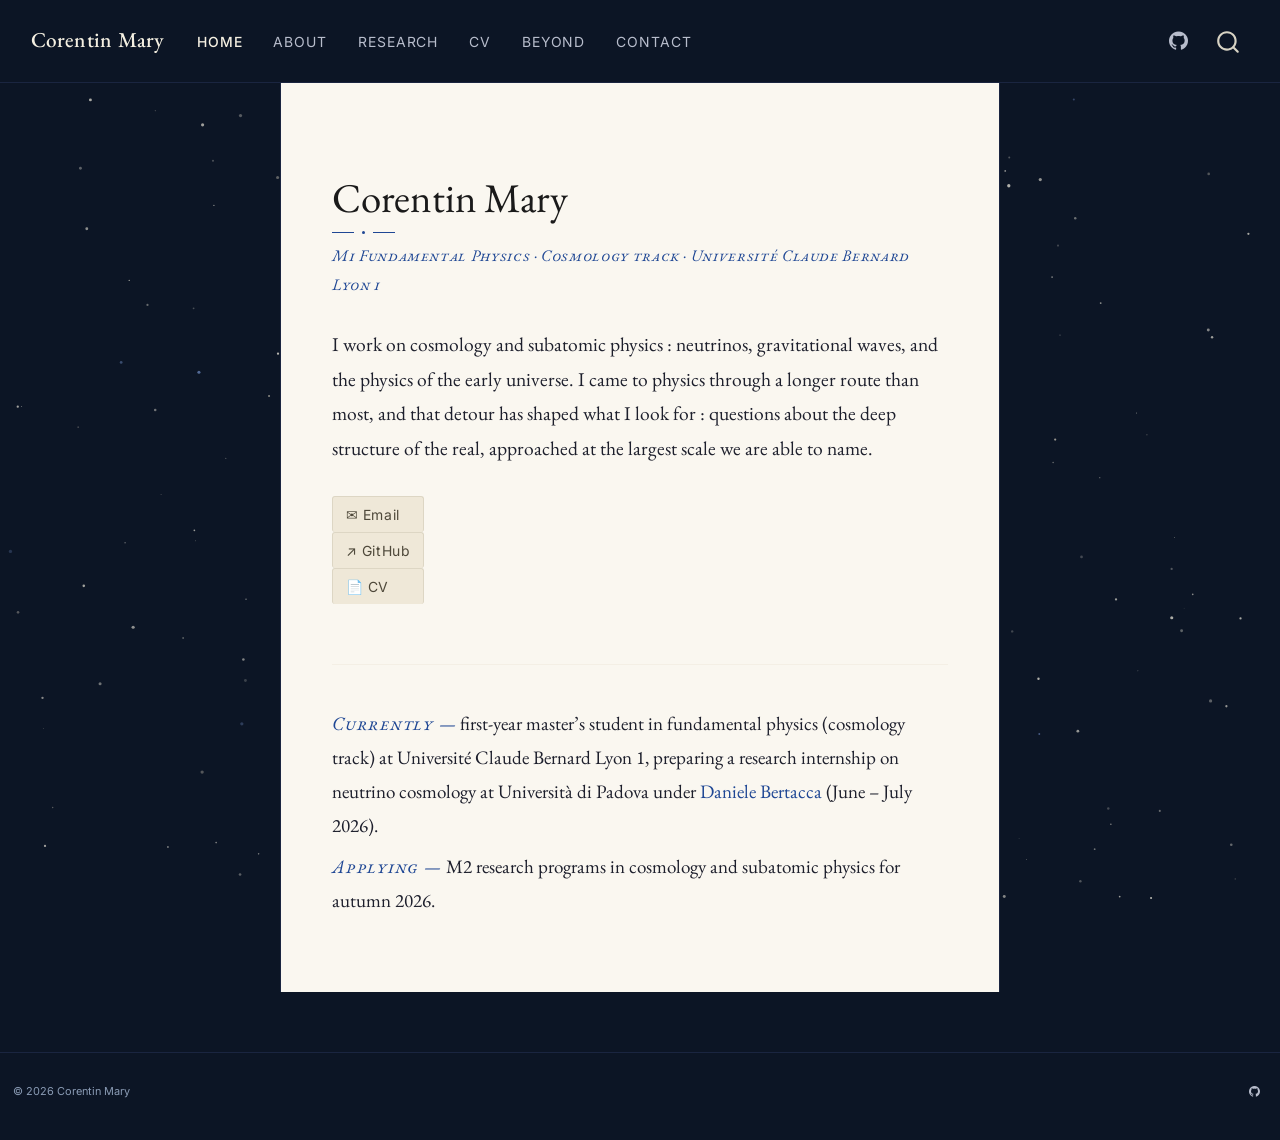
==== docs/index.html @ ef90169f "Initial commit" ====
<!DOCTYPE html>
<html xmlns="http://www.w3.org/1999/xhtml" lang="en" xml:lang="en"><head>

<meta charset="utf-8">
<meta name="generator" content="quarto-1.9.37">

<meta name="viewport" content="width=device-width, initial-scale=1.0, user-scalable=yes">


<title>Corentin Mary</title>
<style>
/* Default styles provided by pandoc.
** See https://pandoc.org/MANUAL.html#variables-for-html for config info.
*/
code{white-space: pre-wrap;}
span.smallcaps{font-variant: small-caps;}
div.columns{display: flex; gap: min(4vw, 1.5em);}
div.column{flex: auto; overflow-x: auto;}
div.hanging-indent{margin-left: 1.5em; text-indent: -1.5em;}
ul.task-list{list-style: none;}
ul.task-list li input[type="checkbox"] {
  width: 0.8em;
  margin: 0 0.8em 0.2em -1em; /* quarto-specific, see https://github.com/quarto-dev/quarto-cli/issues/4556 */ 
  vertical-align: middle;
}
</style>


<script src="site_libs/quarto-nav/quarto-nav.js"></script>
<script src="site_libs/quarto-nav/headroom.min.js"></script>
<script src="site_libs/clipboard/clipboard.min.js"></script>
<script src="site_libs/quarto-search/autocomplete.umd.js"></script>
<script src="site_libs/quarto-search/fuse.min.js"></script>
<script src="site_libs/quarto-search/quarto-search.js"></script>
<meta name="quarto:offset" content="./">
<link href="./assets/img/favicon.png" rel="icon" type="image/png">
<script src="site_libs/quarto-html/quarto.js" type="module"></script>
<script src="site_libs/quarto-html/tabsets/tabsets.js" type="module"></script>
<script src="site_libs/quarto-html/popper.min.js"></script>
<script src="site_libs/quarto-html/tippy.umd.min.js"></script>
<script src="site_libs/quarto-html/anchor.min.js"></script>
<link href="site_libs/quarto-html/tippy.css" rel="stylesheet">
<link href="site_libs/quarto-html/quarto-syntax-highlighting-dark-d0ae9245876894da5ac7e18953ecc5cc.css" rel="stylesheet" id="quarto-text-highlighting-styles">
<script src="site_libs/bootstrap/bootstrap.min.js"></script>
<link href="site_libs/bootstrap/bootstrap-icons.css" rel="stylesheet">
<link href="site_libs/bootstrap/bootstrap-0bd690681281e1ab984935f1b12107be.min.css" rel="stylesheet" append-hash="true" id="quarto-bootstrap" data-mode="dark">
<script id="quarto-search-options" type="application/json">{
  "location": "navbar",
  "copy-button": false,
  "collapse-after": 3,
  "panel-placement": "end",
  "type": "overlay",
  "limit": 50,
  "keyboard-shortcut": [
    "f",
    "/",
    "s"
  ],
  "show-item-context": false,
  "language": {
    "search-no-results-text": "No results",
    "search-matching-documents-text": "matching documents",
    "search-copy-link-title": "Copy link to search",
    "search-hide-matches-text": "Hide additional matches",
    "search-more-match-text": "more match in this document",
    "search-more-matches-text": "more matches in this document",
    "search-clear-button-title": "Clear",
    "search-text-placeholder": "",
    "search-detached-cancel-button-title": "Cancel",
    "search-submit-button-title": "Submit",
    "search-label": "Search"
  }
}</script>
<link rel="preconnect" href="https://fonts.googleapis.com">
<link rel="preconnect" href="https://fonts.gstatic.com" crossorigin="">
<link href="https://fonts.googleapis.com/css2?family=EB+Garamond:ital,wght@0,400;0,500;0,600;1,400;1,500&amp;family=Inter:wght@300;400;500&amp;display=swap" rel="stylesheet">


<link rel="stylesheet" href="assets/css/extra.css">
</head>

<body class="nav-fixed quarto-light">

<div id="quarto-search-results"></div>
  <header id="quarto-header" class="headroom fixed-top">
    <nav class="navbar navbar-expand-lg " data-bs-theme="dark">
      <div class="navbar-container container-fluid">
      <div class="navbar-brand-container mx-auto">
    <a class="navbar-brand" href="./index.html">
    <span class="navbar-title">Corentin Mary</span>
    </a>
  </div>
            <div id="quarto-search" class="" title="Search"></div>
          <button class="navbar-toggler" type="button" data-bs-toggle="collapse" data-bs-target="#navbarCollapse" aria-controls="navbarCollapse" role="menu" aria-expanded="false" aria-label="Toggle navigation" onclick="if (window.quartoToggleHeadroom) { window.quartoToggleHeadroom(); }">
  <span class="navbar-toggler-icon"></span>
</button>
          <div class="collapse navbar-collapse" id="navbarCollapse">
            <ul class="navbar-nav navbar-nav-scroll me-auto">
  <li class="nav-item">
    <a class="nav-link active" href="./index.html" aria-current="page"> 
<span class="menu-text">Home</span></a>
  </li>  
  <li class="nav-item">
    <a class="nav-link" href="./about.html"> 
<span class="menu-text">About</span></a>
  </li>  
  <li class="nav-item">
    <a class="nav-link" href="./research.html"> 
<span class="menu-text">Research</span></a>
  </li>  
  <li class="nav-item">
    <a class="nav-link" href="./cv.html"> 
<span class="menu-text">CV</span></a>
  </li>  
  <li class="nav-item">
    <a class="nav-link" href="./personal.html"> 
<span class="menu-text">Beyond</span></a>
  </li>  
  <li class="nav-item">
    <a class="nav-link" href="./contact.html"> 
<span class="menu-text">Contact</span></a>
  </li>  
</ul>
            <ul class="navbar-nav navbar-nav-scroll ms-auto">
  <li class="nav-item compact">
    <a class="nav-link" href="https://github.com/Corentin-phy"> <i class="bi bi-github" role="img" aria-label="GitHub">
</i> 
<span class="menu-text"></span></a>
  </li>  
</ul>
          </div> <!-- /navcollapse -->
            <div class="quarto-navbar-tools">
</div>
      </div> <!-- /container-fluid -->
    </nav>
</header>
<!-- content -->
<div id="quarto-content" class="quarto-container page-columns page-rows-contents page-layout-full page-navbar">
<!-- sidebar -->
<!-- margin-sidebar -->
    
<!-- main -->
<main class="content column-page" id="quarto-document-content"><header id="title-block-header" class="quarto-title-block"></header>




<section id="corentin-mary" class="level1 home-hero">
<h1>Corentin Mary</h1>
<div class="ornament">
<span></span><span></span><span></span>
</div>
<p class="affiliation">
M1 Fundamental Physics · Cosmology track · Université Claude Bernard Lyon 1
</p>
<p class="interests">
I work on cosmology and subatomic physics : neutrinos, gravitational waves, and the physics of the early universe. I came to physics through a longer route than most, and that detour has shaped what I look for : questions about the deep structure of the real, approached at the largest scale we are able to name.
</p>
<div class="social-links">
<p><a href="mailto:corentin.mary@etu.univ-lyon1.fr">✉ Email</a> <a href="https://github.com/Corentin-phy" target="_blank">↗ GitHub</a> <a href="./cv.html">📄 CV</a></p>
</div>
</section>
<hr>
<div class="home-status">
<p>
<span class="label">Currently —</span> first-year master’s student in fundamental physics (cosmology track) at Université Claude Bernard Lyon 1, preparing a research internship on neutrino cosmology at Università di Padova under <a href="https://www.pd.infn.it/eng/bertacca-daniele/">Daniele Bertacca</a> (June – July 2026).
</p>
<p>
<span class="label">Applying —</span> M2 research programs in cosmology and subatomic physics for autumn 2026.
</p>
</div>



</main> <!-- /main -->
<script id="quarto-html-after-body" type="application/javascript">
  window.document.addEventListener("DOMContentLoaded", function (event) {
    const icon = "";
    const anchorJS = new window.AnchorJS();
    anchorJS.options = {
      placement: 'right',
      icon: icon
    };
    anchorJS.add('.anchored');
    const isCodeAnnotation = (el) => {
      for (const clz of el.classList) {
        if (clz.startsWith('code-annotation-')) {                     
          return true;
        }
      }
      return false;
    }
    const onCopySuccess = function(e) {
      // button target
      const button = e.trigger;
      // don't keep focus
      button.blur();
      // flash "checked"
      button.classList.add('code-copy-button-checked');
      var currentTitle = button.getAttribute("title");
      button.setAttribute("title", "Copied!");
      let tooltip;
      if (window.bootstrap) {
        button.setAttribute("data-bs-toggle", "tooltip");
        button.setAttribute("data-bs-placement", "left");
        button.setAttribute("data-bs-title", "Copied!");
        tooltip = new bootstrap.Tooltip(button, 
          { trigger: "manual", 
            customClass: "code-copy-button-tooltip",
            offset: [0, -8]});
        tooltip.show();    
      }
      setTimeout(function() {
        if (tooltip) {
          tooltip.hide();
          button.removeAttribute("data-bs-title");
          button.removeAttribute("data-bs-toggle");
          button.removeAttribute("data-bs-placement");
        }
        button.setAttribute("title", currentTitle);
        button.classList.remove('code-copy-button-checked');
      }, 1000);
      // clear code selection
      e.clearSelection();
    }
    const getTextToCopy = function(trigger) {
      const outerScaffold = trigger.parentElement.cloneNode(true);
      const codeEl = outerScaffold.querySelector('code');
      for (const childEl of codeEl.children) {
        if (isCodeAnnotation(childEl)) {
          childEl.remove();
        }
      }
      return codeEl.innerText;
    }
    const clipboard = new window.ClipboardJS('.code-copy-button:not([data-in-quarto-modal])', {
      text: getTextToCopy
    });
    clipboard.on('success', onCopySuccess);
    if (window.document.getElementById('quarto-embedded-source-code-modal')) {
      const clipboardModal = new window.ClipboardJS('.code-copy-button[data-in-quarto-modal]', {
        text: getTextToCopy,
        container: window.document.getElementById('quarto-embedded-source-code-modal')
      });
      clipboardModal.on('success', onCopySuccess);
    }
      var localhostRegex = new RegExp(/^(?:http|https):\/\/localhost\:?[0-9]*\//);
      var mailtoRegex = new RegExp(/^mailto:/);
        var filterRegex = new RegExp('/' + window.location.host + '/');
      var isInternal = (href) => {
          return filterRegex.test(href) || localhostRegex.test(href) || mailtoRegex.test(href);
      }
      // Inspect non-navigation links and adorn them if external
     var links = window.document.querySelectorAll('a[href]:not(.nav-link):not(.navbar-brand):not(.toc-action):not(.sidebar-link):not(.sidebar-item-toggle):not(.pagination-link):not(.no-external):not([aria-hidden]):not(.dropdown-item):not(.quarto-navigation-tool):not(.about-link)');
      for (var i=0; i<links.length; i++) {
        const link = links[i];
        if (!isInternal(link.href)) {
          // undo the damage that might have been done by quarto-nav.js in the case of
          // links that we want to consider external
          if (link.dataset.originalHref !== undefined) {
            link.href = link.dataset.originalHref;
          }
        }
      }
    function tippyHover(el, contentFn, onTriggerFn, onUntriggerFn) {
      const config = {
        allowHTML: true,
        maxWidth: 500,
        delay: 100,
        arrow: false,
        appendTo: function(el) {
            return el.parentElement;
        },
        interactive: true,
        interactiveBorder: 10,
        theme: 'quarto',
        placement: 'bottom-start',
      };
      if (contentFn) {
        config.content = contentFn;
      }
      if (onTriggerFn) {
        config.onTrigger = onTriggerFn;
      }
      if (onUntriggerFn) {
        config.onUntrigger = onUntriggerFn;
      }
      window.tippy(el, config); 
    }
    const noterefs = window.document.querySelectorAll('a[role="doc-noteref"]');
    for (var i=0; i<noterefs.length; i++) {
      const ref = noterefs[i];
      tippyHover(ref, function() {
        // use id or data attribute instead here
        let href = ref.getAttribute('data-footnote-href') || ref.getAttribute('href');
        try { href = new URL(href).hash; } catch {}
        const id = href.replace(/^#\/?/, "");
        const note = window.document.getElementById(id);
        if (note) {
          return note.innerHTML;
        } else {
          return "";
        }
      });
    }
    const xrefs = window.document.querySelectorAll('a.quarto-xref');
    const processXRef = (id, note) => {
      // Strip column container classes
      const stripColumnClz = (el) => {
        el.classList.remove("page-full", "page-columns");
        if (el.children) {
          for (const child of el.children) {
            stripColumnClz(child);
          }
        }
      }
      stripColumnClz(note)
      if (id === null || id.startsWith('sec-')) {
        // Special case sections, only their first couple elements
        const container = document.createElement("div");
        if (note.children && note.children.length > 2) {
          container.appendChild(note.children[0].cloneNode(true));
          for (let i = 1; i < note.children.length; i++) {
            const child = note.children[i];
            if (child.tagName === "P" && child.innerText === "") {
              continue;
            } else {
              container.appendChild(child.cloneNode(true));
              break;
            }
          }
          if (window.Quarto?.typesetMath) {
            window.Quarto.typesetMath(container);
          }
          return container.innerHTML
        } else {
          if (window.Quarto?.typesetMath) {
            window.Quarto.typesetMath(note);
          }
          return note.innerHTML;
        }
      } else {
        // Remove any anchor links if they are present
        const anchorLink = note.querySelector('a.anchorjs-link');
        if (anchorLink) {
          anchorLink.remove();
        }
        if (window.Quarto?.typesetMath) {
          window.Quarto.typesetMath(note);
        }
        if (note.classList.contains("callout")) {
          return note.outerHTML;
        } else {
          return note.innerHTML;
        }
      }
    }
    for (var i=0; i<xrefs.length; i++) {
      const xref = xrefs[i];
      tippyHover(xref, undefined, function(instance) {
        instance.disable();
        let url = xref.getAttribute('href');
        let hash = undefined; 
        if (url.startsWith('#')) {
          hash = url;
        } else {
          try { hash = new URL(url).hash; } catch {}
        }
        if (hash) {
          const id = hash.replace(/^#\/?/, "");
          const note = window.document.getElementById(id);
          if (note !== null) {
            try {
              const html = processXRef(id, note.cloneNode(true));
              instance.setContent(html);
            } finally {
              instance.enable();
              instance.show();
            }
          } else {
            // See if we can fetch this
            fetch(url.split('#')[0])
            .then(res => res.text())
            .then(html => {
              const parser = new DOMParser();
              const htmlDoc = parser.parseFromString(html, "text/html");
              const note = htmlDoc.getElementById(id);
              if (note !== null) {
                const html = processXRef(id, note);
                instance.setContent(html);
              } 
            }).finally(() => {
              instance.enable();
              instance.show();
            });
          }
        } else {
          // See if we can fetch a full url (with no hash to target)
          // This is a special case and we should probably do some content thinning / targeting
          fetch(url)
          .then(res => res.text())
          .then(html => {
            const parser = new DOMParser();
            const htmlDoc = parser.parseFromString(html, "text/html");
            const note = htmlDoc.querySelector('main.content');
            if (note !== null) {
              // This should only happen for chapter cross references
              // (since there is no id in the URL)
              // remove the first header
              if (note.children.length > 0 && note.children[0].tagName === "HEADER") {
                note.children[0].remove();
              }
              const html = processXRef(null, note);
              instance.setContent(html);
            } 
          }).finally(() => {
            instance.enable();
            instance.show();
          });
        }
      }, function(instance) {
      });
    }
        let selectedAnnoteEl;
        const selectorForAnnotation = ( cell, annotation) => {
          let cellAttr = 'data-code-cell="' + cell + '"';
          let lineAttr = 'data-code-annotation="' +  annotation + '"';
          const selector = 'span[' + cellAttr + '][' + lineAttr + ']';
          return selector;
        }
        const selectCodeLines = (annoteEl) => {
          const doc = window.document;
          const targetCell = annoteEl.getAttribute("data-target-cell");
          const targetAnnotation = annoteEl.getAttribute("data-target-annotation");
          const annoteSpan = window.document.querySelector(selectorForAnnotation(targetCell, targetAnnotation));
          const lines = annoteSpan.getAttribute("data-code-lines").split(",");
          const lineIds = lines.map((line) => {
            return targetCell + "-" + line;
          })
          let top = null;
          let height = null;
          let parent = null;
          if (lineIds.length > 0) {
              //compute the position of the single el (top and bottom and make a div)
              const el = window.document.getElementById(lineIds[0]);
              top = el.offsetTop;
              height = el.offsetHeight;
              parent = el.parentElement.parentElement;
            if (lineIds.length > 1) {
              const lastEl = window.document.getElementById(lineIds[lineIds.length - 1]);
              const bottom = lastEl.offsetTop + lastEl.offsetHeight;
              height = bottom - top;
            }
            if (top !== null && height !== null && parent !== null) {
              // cook up a div (if necessary) and position it 
              let div = window.document.getElementById("code-annotation-line-highlight");
              if (div === null) {
                div = window.document.createElement("div");
                div.setAttribute("id", "code-annotation-line-highlight");
                div.style.position = 'absolute';
                parent.appendChild(div);
              }
              div.style.top = top - 2 + "px";
              div.style.height = height + 4 + "px";
              div.style.left = 0;
              let gutterDiv = window.document.getElementById("code-annotation-line-highlight-gutter");
              if (gutterDiv === null) {
                gutterDiv = window.document.createElement("div");
                gutterDiv.setAttribute("id", "code-annotation-line-highlight-gutter");
                gutterDiv.style.position = 'absolute';
                const codeCell = window.document.getElementById(targetCell);
                const gutter = codeCell.querySelector('.code-annotation-gutter');
                gutter.appendChild(gutterDiv);
              }
              gutterDiv.style.top = top - 2 + "px";
              gutterDiv.style.height = height + 4 + "px";
            }
            selectedAnnoteEl = annoteEl;
          }
        };
        const unselectCodeLines = () => {
          const elementsIds = ["code-annotation-line-highlight", "code-annotation-line-highlight-gutter"];
          elementsIds.forEach((elId) => {
            const div = window.document.getElementById(elId);
            if (div) {
              div.remove();
            }
          });
          selectedAnnoteEl = undefined;
        };
          // Handle positioning of the toggle
      window.addEventListener(
        "resize",
        throttle(() => {
          elRect = undefined;
          if (selectedAnnoteEl) {
            selectCodeLines(selectedAnnoteEl);
          }
        }, 10)
      );
      function throttle(fn, ms) {
      let throttle = false;
      let timer;
        return (...args) => {
          if(!throttle) { // first call gets through
              fn.apply(this, args);
              throttle = true;
          } else { // all the others get throttled
              if(timer) clearTimeout(timer); // cancel #2
              timer = setTimeout(() => {
                fn.apply(this, args);
                timer = throttle = false;
              }, ms);
          }
        };
      }
        // Attach click handler to the DT
        const annoteDls = window.document.querySelectorAll('dt[data-target-cell]');
        for (const annoteDlNode of annoteDls) {
          annoteDlNode.addEventListener('click', (event) => {
            const clickedEl = event.target;
            if (clickedEl !== selectedAnnoteEl) {
              unselectCodeLines();
              const activeEl = window.document.querySelector('dt[data-target-cell].code-annotation-active');
              if (activeEl) {
                activeEl.classList.remove('code-annotation-active');
              }
              selectCodeLines(clickedEl);
              clickedEl.classList.add('code-annotation-active');
            } else {
              // Unselect the line
              unselectCodeLines();
              clickedEl.classList.remove('code-annotation-active');
            }
          });
        }
    const findCites = (el) => {
      const parentEl = el.parentElement;
      if (parentEl) {
        const cites = parentEl.dataset.cites;
        if (cites) {
          return {
            el,
            cites: cites.split(' ')
          };
        } else {
          return findCites(el.parentElement)
        }
      } else {
        return undefined;
      }
    };
    var bibliorefs = window.document.querySelectorAll('a[role="doc-biblioref"]');
    for (var i=0; i<bibliorefs.length; i++) {
      const ref = bibliorefs[i];
      const citeInfo = findCites(ref);
      if (citeInfo) {
        tippyHover(citeInfo.el, function() {
          var popup = window.document.createElement('div');
          citeInfo.cites.forEach(function(cite) {
            var citeDiv = window.document.createElement('div');
            citeDiv.classList.add('hanging-indent');
            citeDiv.classList.add('csl-entry');
            var biblioDiv = window.document.getElementById('ref-' + cite);
            if (biblioDiv) {
              citeDiv.innerHTML = biblioDiv.innerHTML;
            }
            popup.appendChild(citeDiv);
          });
          return popup.innerHTML;
        });
      }
    }
  });
  </script>
</div> <!-- /content -->
<footer class="footer">
  <div class="nav-footer">
    <div class="nav-footer-left">
<p>© 2026 Corentin Mary</p>
</div>   
    <div class="nav-footer-center">
      &nbsp;
    </div>
    <div class="nav-footer-right">
      <ul class="footer-items list-unstyled">
    <li class="nav-item compact">
    <a class="nav-link" href="https://github.com/Corentin-phy">
      <i class="bi bi-github" role="img">
</i> 
    </a>
  </li>  
</ul>
    </div>
  </div>
</footer>
<script src="assets/js/starfield.js"></script>




</body></html>
---- docs/site_libs/quarto-html/tippy.css ----
.tippy-box[data-animation=fade][data-state=hidden]{opacity:0}[data-tippy-root]{max-width:calc(100vw - 10px)}.tippy-box{position:relative;background-color:#333;color:#fff;border-radius:4px;font-size:14px;line-height:1.4;white-space:normal;outline:0;transition-property:transform,visibility,opacity}.tippy-box[data-placement^=top]>.tippy-arrow{bottom:0}.tippy-box[data-placement^=top]>.tippy-arrow:before{bottom:-7px;left:0;border-width:8px 8px 0;border-top-color:initial;transform-origin:center top}.tippy-box[data-placement^=bottom]>.tippy-arrow{top:0}.tippy-box[data-placement^=bottom]>.tippy-arrow:before{top:-7px;left:0;border-width:0 8px 8px;border-bottom-color:initial;transform-origin:center bottom}.tippy-box[data-placement^=left]>.tippy-arrow{right:0}.tippy-box[data-placement^=left]>.tippy-arrow:before{border-width:8px 0 8px 8px;border-left-color:initial;right:-7px;transform-origin:center left}.tippy-box[data-placement^=right]>.tippy-arrow{left:0}.tippy-box[data-placement^=right]>.tippy-arrow:before{left:-7px;border-width:8px 8px 8px 0;border-right-color:initial;transform-origin:center right}.tippy-box[data-inertia][data-state=visible]{transition-timing-function:cubic-bezier(.54,1.5,.38,1.11)}.tippy-arrow{width:16px;height:16px;color:#333}.tippy-arrow:before{content:"";position:absolute;border-color:transparent;border-style:solid}.tippy-content{position:relative;padding:5px 9px;z-index:1}
---- docs/site_libs/quarto-html/quarto-syntax-highlighting-dark-d0ae9245876894da5ac7e18953ecc5cc.css ----
/* quarto syntax highlight colors */
:root {
  --quarto-hl-al-color: #f07178;
  --quarto-hl-an-color: #d4d0ab;
  --quarto-hl-at-color: #00e0e0;
  --quarto-hl-bn-color: #d4d0ab;
  --quarto-hl-bu-color: #abe338;
  --quarto-hl-ch-color: #abe338;
  --quarto-hl-co-color: #f8f8f2;
  --quarto-hl-cv-color: #ffd700;
  --quarto-hl-cn-color: #ffd700;
  --quarto-hl-cf-color: #ffa07a;
  --quarto-hl-dt-color: #ffa07a;
  --quarto-hl-dv-color: #d4d0ab;
  --quarto-hl-do-color: #f8f8f2;
  --quarto-hl-er-color: #f07178;
  --quarto-hl-ex-color: #00e0e0;
  --quarto-hl-fl-color: #d4d0ab;
  --quarto-hl-fu-color: #ffa07a;
  --quarto-hl-im-color: #abe338;
  --quarto-hl-in-color: #d4d0ab;
  --quarto-hl-kw-color: #ffa07a;
  --quarto-hl-op-color: #ffa07a;
  --quarto-hl-ot-color: #00e0e0;
  --quarto-hl-pp-color: #dcc6e0;
  --quarto-hl-re-color: #00e0e0;
  --quarto-hl-sc-color: #abe338;
  --quarto-hl-ss-color: #abe338;
  --quarto-hl-st-color: #abe338;
  --quarto-hl-va-color: #00e0e0;
  --quarto-hl-vs-color: #abe338;
  --quarto-hl-wa-color: #dcc6e0;
}

/* other quarto variables */
:root {
  --quarto-font-monospace: SFMono-Regular, Menlo, Monaco, Consolas, "Liberation Mono", "Courier New", monospace;
}

/* syntax highlight based on Pandoc's rules */
pre > code.sourceCode > span {
  color: #f8f8f2;
}

code.sourceCode > span {
  color: #f8f8f2;
}

div.sourceCode,
div.sourceCode pre.sourceCode {
  color: #f8f8f2;
}

/* Normal */
code span {
  color: #f8f8f2;
}

/* Alert */
code span.al {
  color: #f07178;
}

/* Annotation */
code span.an {
  color: #d4d0ab;
}

/* Attribute */
code span.at {
  color: #00e0e0;
}

/* BaseN */
code span.bn {
  color: #d4d0ab;
}

/* BuiltIn */
code span.bu {
  color: #abe338;
}

/* ControlFlow */
code span.cf {
  font-weight: bold;
  color: #ffa07a;
}

/* Char */
code span.ch {
  color: #abe338;
}

/* Constant */
code span.cn {
  color: #ffd700;
}

/* Comment */
code span.co {
  font-style: italic;
  color: #f8f8f2;
}

/* CommentVar */
code span.cv {
  color: #ffd700;
}

/* Documentation */
code span.do {
  color: #f8f8f2;
}

/* DataType */
code span.dt {
  color: #ffa07a;
}

/* DecVal */
code span.dv {
  color: #d4d0ab;
}

/* Error */
code span.er {
  color: #f07178;
  text-decoration: underline;
}

/* Extension */
code span.ex {
  font-weight: bold;
  color: #00e0e0;
}

/* Float */
code span.fl {
  color: #d4d0ab;
}

/* Function */
code span.fu {
  color: #ffa07a;
}

/* Import */
code span.im {
  color: #abe338;
}

/* Information */
code span.in {
  color: #d4d0ab;
}

/* Keyword */
code span.kw {
  font-weight: bold;
  color: #ffa07a;
}

/* Operator */
code span.op {
  color: #ffa07a;
}

/* Other */
code span.ot {
  color: #00e0e0;
}

/* Preprocessor */
code span.pp {
  color: #dcc6e0;
}

/* RegionMarker */
code span.re {
  background-color: #f8f8f2;
  color: #00e0e0;
}

/* SpecialChar */
code span.sc {
  color: #abe338;
}

/* SpecialString */
code span.ss {
  color: #abe338;
}

/* String */
code span.st {
  color: #abe338;
}

/* Variable */
code span.va {
  color: #00e0e0;
}

/* VerbatimString */
code span.vs {
  color: #abe338;
}

/* Warning */
code span.wa {
  color: #dcc6e0;
}

.prevent-inlining {
  content: "</";
}

/*# sourceMappingURL=e2dac9153eaf3c552d5043f9565d03d7.css.map */
---- docs/assets/css/extra.css ----
/* ─── HOME PAGE ─────────────────────────────────────────────────────────────── */

.home-hero {
  margin-top: 1.5rem;
  margin-bottom: 2.5rem;
}

.home-hero h1 {
  font-size: 2.4rem;
  font-weight: 400;
  margin-bottom: 0.25em;
  line-height: 1.1;
  letter-spacing: -0.005em;
}

.home-hero .ornament {
  display: flex;
  align-items: center;
  gap: 8px;
  margin: 0 0 0.5rem;
}

.home-hero .ornament span:nth-child(odd) {
  display: inline-block;
  width: 22px;
  height: 1px;
  background: #1f4794;
}

.home-hero .ornament span:nth-child(even) {
  display: inline-block;
  width: 3px;
  height: 3px;
  border-radius: 50%;
  background: #1f4794;
}

.home-hero .affiliation {
  font-family: 'EB Garamond', Georgia, serif;
  font-size: 0.95rem;
  font-style: italic;
  font-variant: small-caps;
  letter-spacing: 0.04em;
  color: #1f4794;
  margin-bottom: 1.6rem;
}

.home-hero .interests {
  font-family: 'EB Garamond', serif;
  font-size: 1.15rem;
  line-height: 1.78;
  color: #1d1f2c;
  margin-bottom: 1.8rem;
}

/* Currently / Applying lines */
.home-status p {
  font-family: 'EB Garamond', serif;
  font-size: 1.02rem;
  line-height: 1.7;
  margin: 0 0 0.4rem;
  color: #1d1f2c;
}

.home-status .label {
  font-style: italic;
  font-variant: small-caps;
  letter-spacing: 0.04em;
  color: #1f4794;
}

/* ─── Social links ───────────────────────────────────────────────────────────── */

.social-links {
  display: flex;
  gap: 0.8rem;
  flex-wrap: wrap;
  margin-top: 0.6rem;
  margin-bottom: 1.6rem;
}

.social-links a {
  font-family: 'Inter', sans-serif;
  font-size: 0.82rem;
  letter-spacing: 0.04em;
  color: #4e483a;
  border-bottom: none !important;
  display: flex;
  align-items: center;
  gap: 0.4rem;
  padding: 0.3rem 0.75rem;
  border: 1px solid #ddd6c4;
  border-radius: 3px;
  background: #efe8d8;
  transition: all 0.18s ease;
}

.social-links a:hover {
  color: #1f4794;
  border-color: #1f4794;
  background: #ebe5d3;
}

/* ─── RESEARCH CARDS ─────────────────────────────────────────────────────────── */

.research-entry {
  margin-bottom: 2.8rem;
  padding-bottom: 2.8rem;
  border-bottom: 1px solid #ddd6c4;
}

.research-entry:last-of-type {
  border-bottom: none;
}

.research-entry__header {
  display: flex;
  align-items: baseline;
  gap: 1rem;
  flex-wrap: wrap;
  margin-bottom: 0.5rem;
}

.research-entry__title {
  font-family: 'EB Garamond', serif;
  font-size: 1.3rem;
  font-weight: 500;
  color: #1d1f2c;
}

.research-entry__tag {
  font-family: 'Inter', sans-serif;
  font-size: 0.72rem;
  letter-spacing: 0.06em;
  text-transform: uppercase;
  color: #fff;
  background: #1f4794;
  padding: 0.15em 0.6em;
  border-radius: 2px;
}

.research-entry__tag.upcoming {
  background: #b67e2a;
}

.research-entry__tag.project {
  background: #6a7a4f;
}

.research-entry__meta {
  font-family: 'Inter', sans-serif;
  font-size: 0.82rem;
  color: #6e6755;
  margin-bottom: 0.7rem;
}

.research-entry p {
  margin-bottom: 0.6rem;
}

.research-entry .entry-links {
  margin-top: 0.8rem;
  display: flex;
  gap: 0.8rem;
  flex-wrap: wrap;
}

.research-entry .entry-links a {
  font-family: 'Inter', sans-serif;
  font-size: 0.8rem;
  letter-spacing: 0.03em;
}

/* ─── CV PAGE ────────────────────────────────────────────────────────────────── */

.cv-section {
  margin-bottom: 2.5rem;
}

.cv-entry {
  display: grid;
  grid-template-columns: 110px 1fr;
  gap: 1rem;
  margin-bottom: 1.2rem;
  align-items: start;
}

.cv-entry__date {
  font-family: 'Inter', sans-serif;
  font-size: 0.8rem;
  color: #6e6755;
  padding-top: 0.12rem;
  text-align: right;
}

.cv-entry__content strong {
  font-family: 'EB Garamond', serif;
  font-size: 1.05rem;
  font-weight: 500;
}

.cv-entry__content .cv-institution {
  font-family: 'Inter', sans-serif;
  font-size: 0.82rem;
  color: #5a5448;
  margin-top: 0.1rem;
}

.cv-entry__content .cv-detail {
  font-family: 'EB Garamond', serif;
  font-size: 0.98rem;
  color: #4e483a;
  font-style: italic;
  margin-top: 0.1rem;
}

.cv-download-banner {
  display: flex;
  align-items: center;
  gap: 1rem;
  background: #efe8d8;
  border: 1px solid #ddd6c4;
  border-radius: 4px;
  padding: 1rem 1.3rem;
  margin-bottom: 2.5rem;
  font-family: 'Inter', sans-serif;
  font-size: 0.88rem;
  color: #4e483a;
}

.cv-download-banner a {
  font-weight: 500;
  color: #1f4794;
}

/* ─── ABOUT PAGE ─────────────────────────────────────────────────────────────── */

.about-intro {
  font-family: 'EB Garamond', serif;
  font-size: 1.22rem;
  line-height: 1.9;
  color: #2a2c3a;
  margin-bottom: 2rem;
}

/* ─── CONTACT PAGE ───────────────────────────────────────────────────────────── */

.contact-grid {
  display: grid;
  grid-template-columns: 1fr 1fr;
  gap: 1.5rem;
  margin-top: 1.5rem;
}

.contact-item {
  background: #efe8d8;
  border: 1px solid #ddd6c4;
  border-radius: 4px;
  padding: 1.2rem 1.4rem;
}

.contact-item__label {
  font-family: 'Inter', sans-serif;
  font-size: 0.72rem;
  letter-spacing: 0.08em;
  text-transform: uppercase;
  color: #6e6755;
  margin-bottom: 0.3rem;
}

.contact-item__value {
  font-family: 'EB Garamond', serif;
  font-size: 1.08rem;
}

/* ─── PERSONAL PAGE ──────────────────────────────────────────────────────────── */

.personal-lede {
  font-family: 'EB Garamond', serif;
  font-size: 1.22rem;
  font-style: italic;
  color: #4e483a;
  margin-bottom: 2rem;
  border-left: 2px solid #1f4794;
  padding-left: 1.2rem;
}

/* ─── RESPONSIVE ─────────────────────────────────────────────────────────────── */

@media (max-width: 640px) {
  .home-hero h1 {
    font-size: 2rem;
  }

  .cv-entry {
    grid-template-columns: 1fr;
  }

  .cv-entry__date {
    text-align: left;
    color: #1f4794;
  }

  .contact-grid {
    grid-template-columns: 1fr;
  }
}
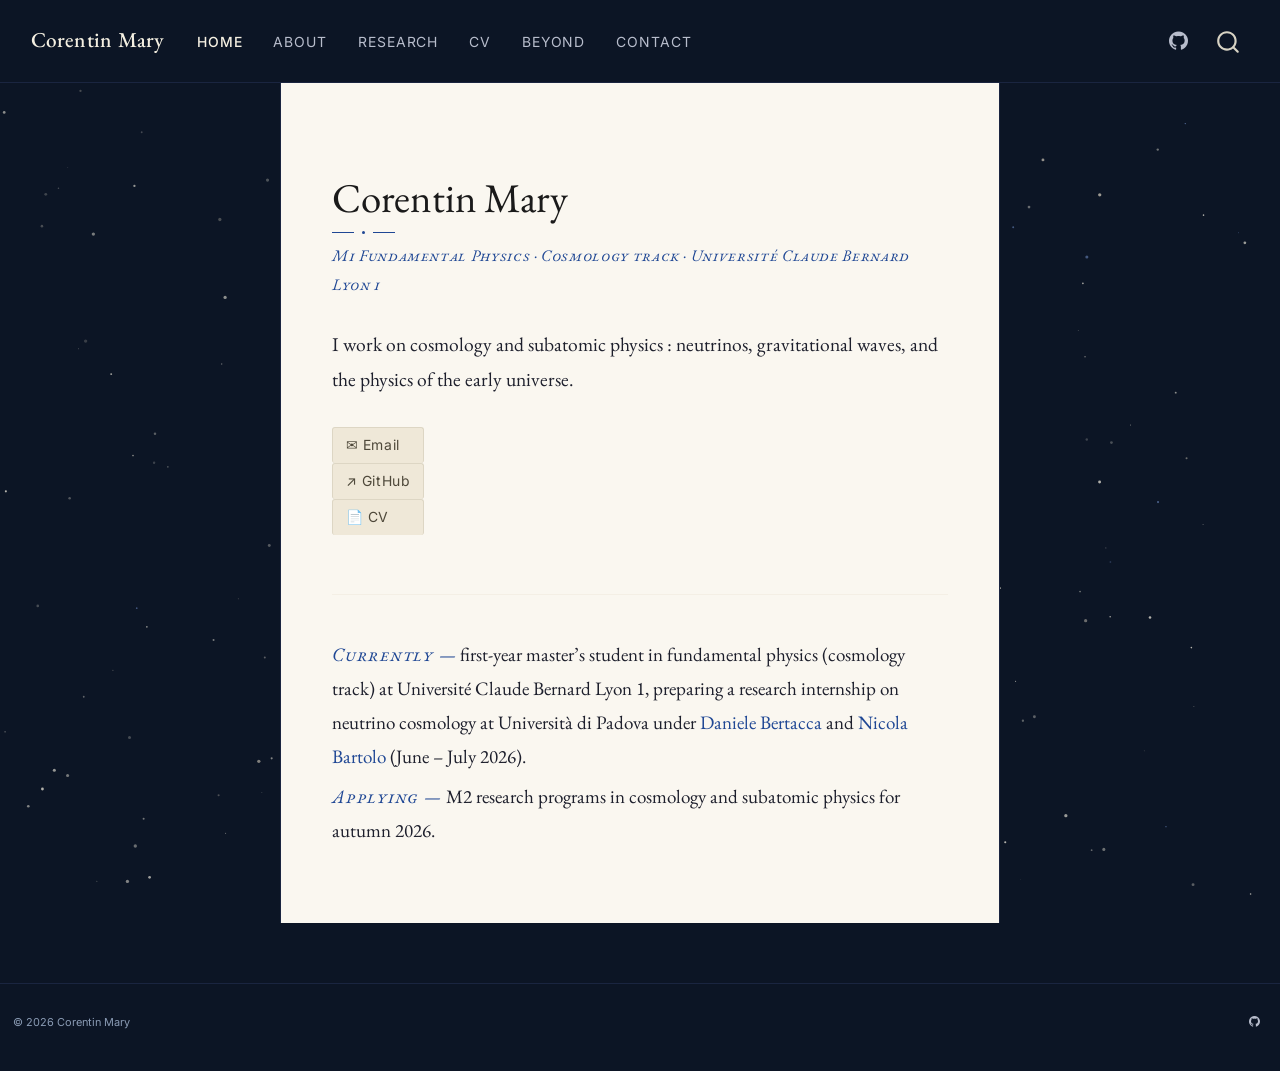
==== commit 091067fa: "Refonte About + Beyond" ====
--- a/docs/index.html
+++ b/docs/index.html
@@ -154,7 +154,7 @@
 M1 Fundamental Physics · Cosmology track · Université Claude Bernard Lyon 1
 </p>
 <p class="interests">
-I work on cosmology and subatomic physics : neutrinos, gravitational waves, and the physics of the early universe. I came to physics through a longer route than most, and that detour has shaped what I look for : questions about the deep structure of the real, approached at the largest scale we are able to name.
+I work on cosmology and subatomic physics : neutrinos, gravitational waves, and the physics of the early universe.
 </p>
 <div class="social-links">
 <p><a href="mailto:corentin.mary@etu.univ-lyon1.fr">✉ Email</a> <a href="https://github.com/Corentin-phy" target="_blank">↗ GitHub</a> <a href="./cv.html">📄 CV</a></p>
@@ -163,7 +163,7 @@
 <hr>
 <div class="home-status">
 <p>
-<span class="label">Currently —</span> first-year master’s student in fundamental physics (cosmology track) at Université Claude Bernard Lyon 1, preparing a research internship on neutrino cosmology at Università di Padova under <a href="https://www.pd.infn.it/eng/bertacca-daniele/">Daniele Bertacca</a> (June – July 2026).
+<span class="label">Currently —</span> first-year master’s student in fundamental physics (cosmology track) at Université Claude Bernard Lyon 1, preparing a research internship on neutrino cosmology at Università di Padova under <a href="https://www.dfa.unipd.it/en/live-people/detail/index.php?key=BF190DDCD6865DB534188270BD321288">Daniele Bertacca</a> and <a href="https://www.unipd.it/de/contatti/nicola.bartolo">Nicola Bartolo</a> (June – July 2026).
 </p>
 <p>
 <span class="label">Applying —</span> M2 research programs in cosmology and subatomic physics for autumn 2026.
